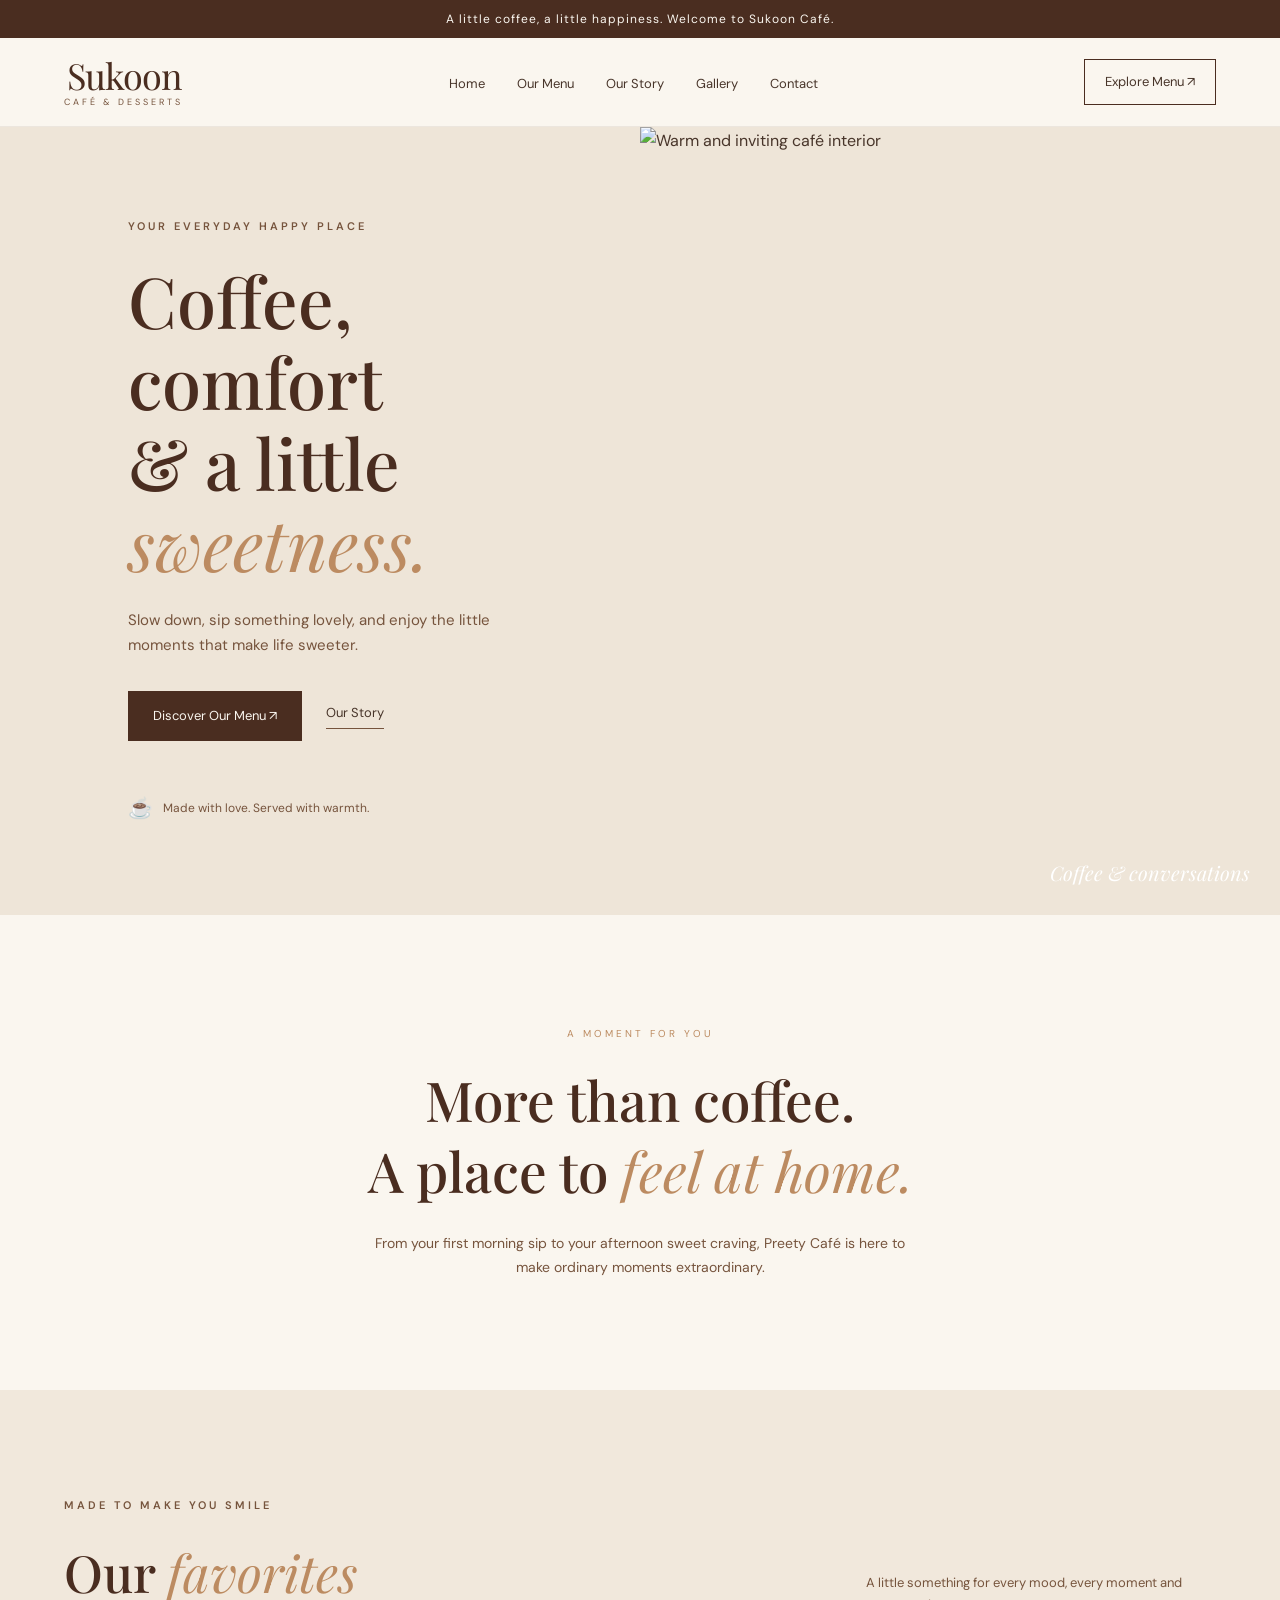
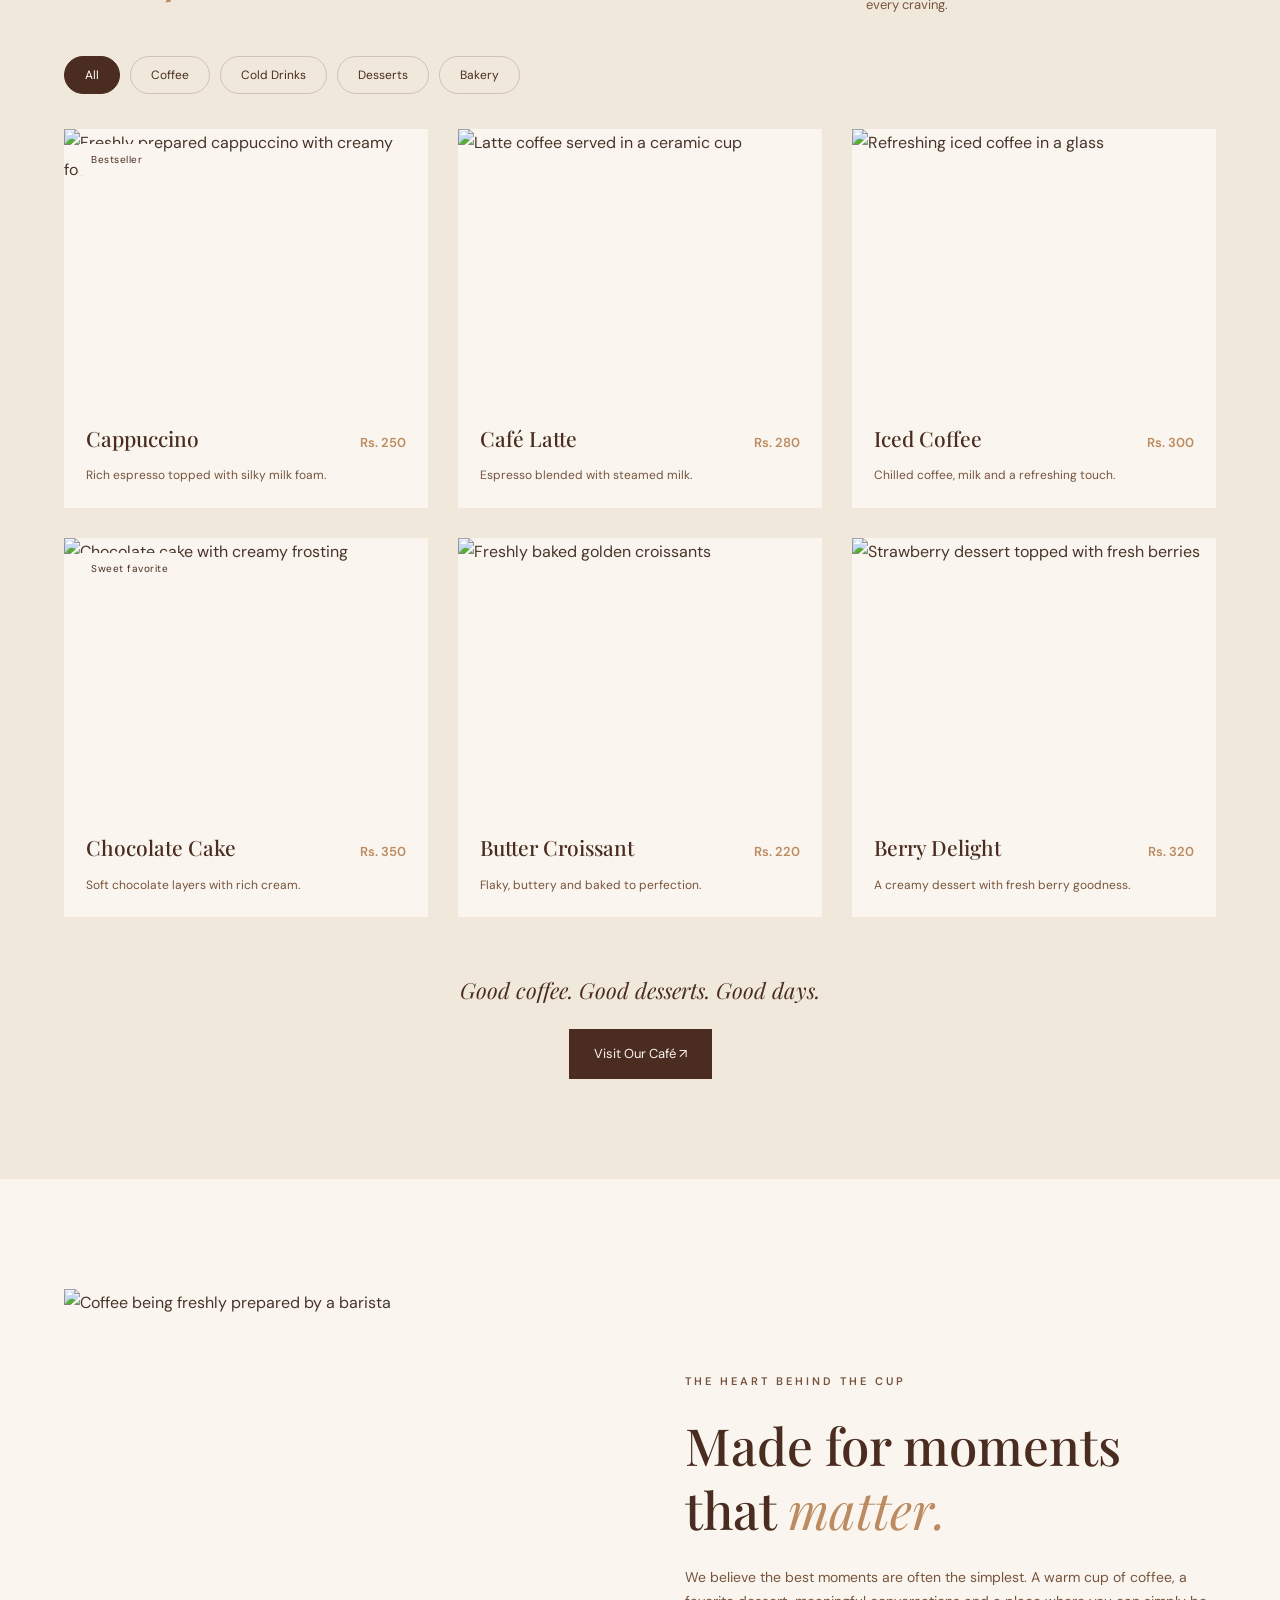
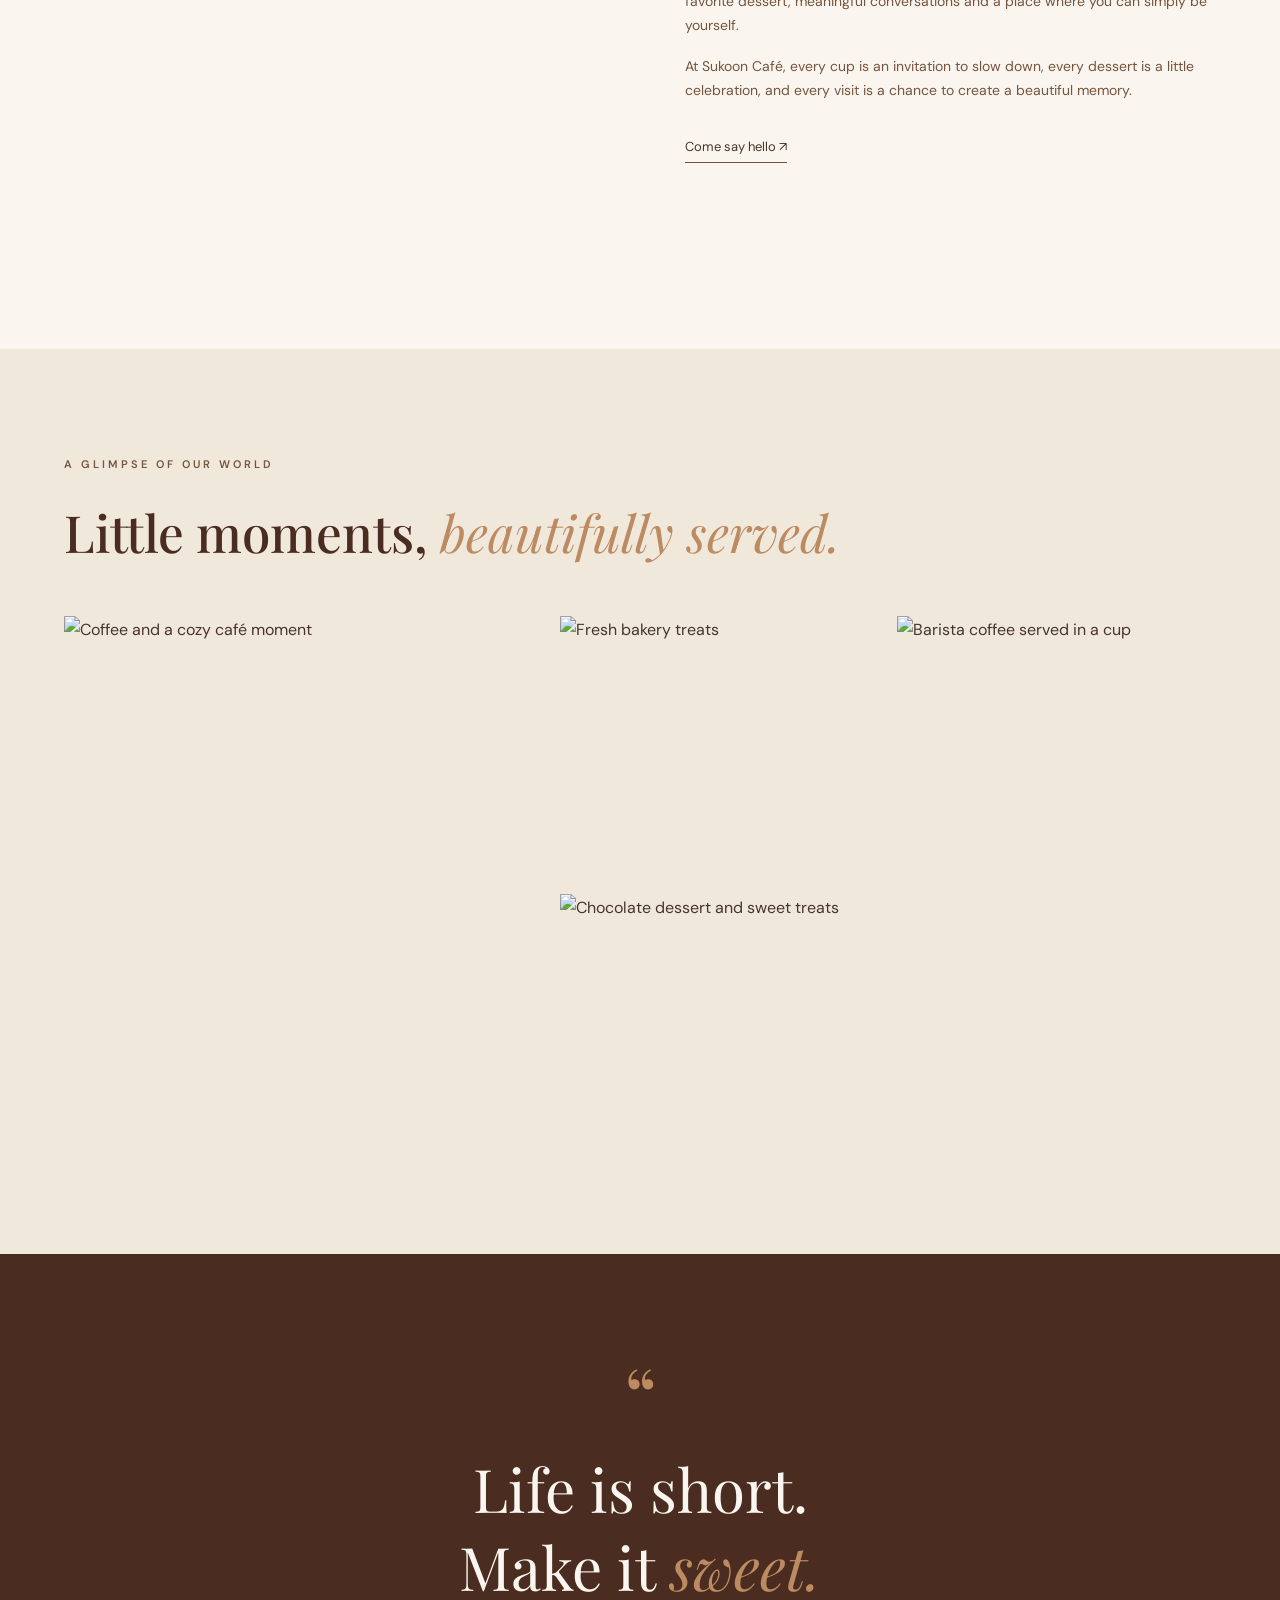
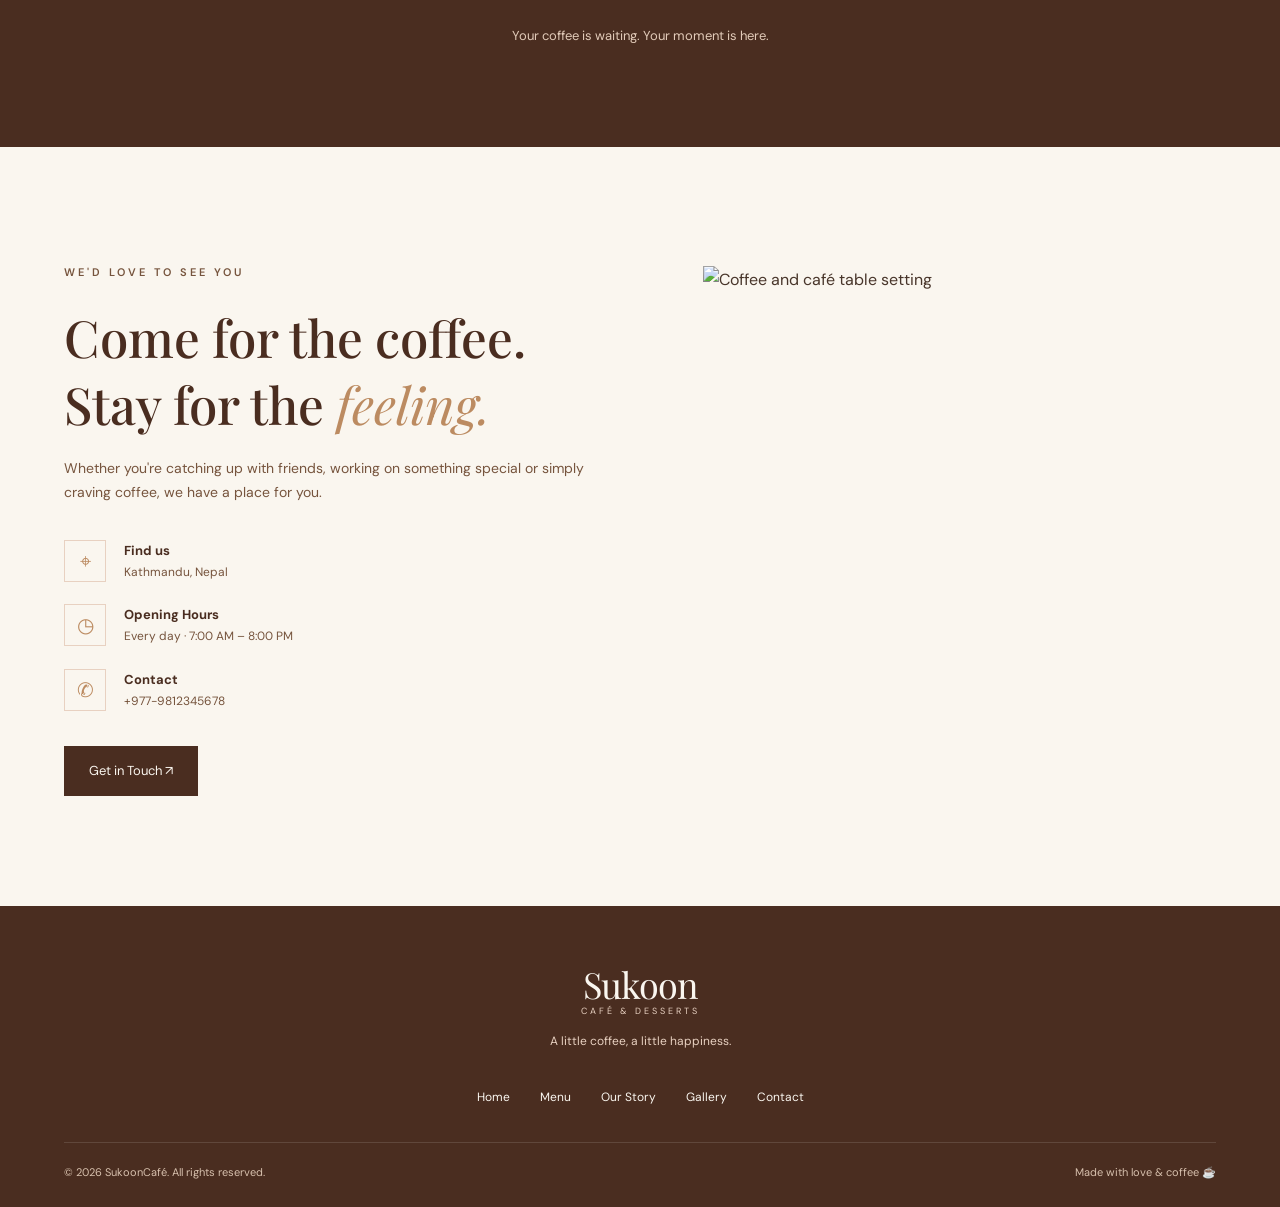
==== index.html @ 1b7715d0 "changes to site" ====
<!doctype html>
<html lang="en">
  <head>
    <meta charset="UTF-8" />
    <meta name="viewport" content="width=device-width, initial-scale=1.0" />

    <title>Sukoon Cafe| Coffee, Cakes & Sweet Moments</title>

    <meta
      name="description"
      content="Discover Sukoon Café, your cozy destination for handcrafted coffee, delicious cakes, pastries and desserts. Find your new favorite coffee and sweet treat."
    />

    <meta
      name="keywords"
      content="Sukoon Cafe, coffee shop, cafe, cakes, desserts, pastries, coffee, cappuccino, latte"
    />

    <meta name="author" content="Sukoon Café" />

    <link rel="stylesheet" href="style.css" />

    <link rel="preconnect" href="https://fonts.googleapis.com" />
    <link rel="preconnect" href="https://fonts.gstatic.com" crossorigin />

    <link
      href="https://fonts.googleapis.com/css2?family=DM+Sans:wght@400;500;600;700&family=Playfair+Display:wght@400;500;600;700&display=swap"
      rel="stylesheet"
    />
  </head>

  <body>
    <!-- Announcement bar -->
    <div class="announcement">
      A little coffee, a little happiness. Welcome to Sukoon Café.
    </div>

    <!-- Navbar -->
    <header class="header">
      <nav class="navbar container">
        <a href="#home" class="logo">
          <span class="logo-name">Sukoon</span>
          <span class="logo-subtitle">CAFÉ & DESSERTS</span>
        </a>

        <button
          class="menu-toggle"
          id="menuToggle"
          aria-label="Toggle navigation"
        >
          ☰
        </button>

        <ul class="nav-links" id="navLinks">
          <li><a href="#home">Home</a></li>
          <li><a href="#menu">Our Menu</a></li>
          <li><a href="#about">Our Story</a></li>
          <li><a href="#gallery">Gallery</a></li>
          <li><a href="#contact">Contact</a></li>
        </ul>

        <a href="#menu" class="nav-button">Explore Menu ↗</a>
      </nav>
    </header>

    <!-- Hero Section -->
    <section class="hero" id="home">
      <div class="hero-content">
        <span class="eyebrow">YOUR EVERYDAY HAPPY PLACE</span>

        <h1>
          Coffee, comfort<br />
          & a little <em>sweetness.</em>
        </h1>

        <p>
          Slow down, sip something lovely, and enjoy the little moments that
          make life sweeter.
        </p>

        <div class="hero-buttons">
          <a href="#menu" class="primary-button">Discover Our Menu ↗</a>
          <a href="#about" class="text-button">Our Story</a>
        </div>

        <div class="hero-note">
          <span>☕</span>
          Made with love. Served with warmth.
        </div>
      </div>

      <div class="hero-image">
        <img
          src="https://images.unsplash.com/photo-1445116572660-236099ec97a0?auto=format&fit=crop&w=1200&q=85"
          alt="Warm and inviting café interior"
        />
      </div>

      <div class="hero-decoration">Coffee & conversations</div>
    </section>

    <!-- Intro Section -->
    <section class="intro-section container">
      <div class="intro-label">A MOMENT FOR YOU</div>

      <h2>
        More than coffee.<br />
        A place to <em>feel at home.</em>
      </h2>

      <p>
        From your first morning sip to your afternoon sweet craving, Preety Café
        is here to make ordinary moments extraordinary.
      </p>
    </section>

    <!-- Menu -->
    <section class="menu-section" id="menu">
      <div class="container">
        <div class="section-heading">
          <div>
            <span class="eyebrow">MADE TO MAKE YOU SMILE</span>
            <h2>Our <em>favorites</em></h2>
          </div>

          <p>
            A little something for every mood, every moment and every craving.
          </p>
        </div>

        <!-- Menu filters -->
        <div class="filter-buttons">
          <button class="filter-btn active" data-category="all">All</button>
          <button class="filter-btn" data-category="coffee">Coffee</button>
          <button class="filter-btn" data-category="cold">Cold Drinks</button>
          <button class="filter-btn" data-category="desserts">Desserts</button>
          <button class="filter-btn" data-category="bakery">Bakery</button>
        </div>

        <div class="menu-grid">
          <!-- Item 1 -->
          <article class="menu-card" data-category="coffee">
            <div class="menu-image">
              <img
                src="https://images.unsplash.com/photo-1461023058943-07fcbe16d735?auto=format&fit=crop&w=700&q=80"
                alt="Freshly prepared cappuccino with creamy foam"
              />
              <span class="menu-tag">Bestseller</span>
            </div>

            <div class="menu-info">
              <div class="menu-title">
                <h3>Cappuccino</h3>
                <span class="price">Rs. 250</span>
              </div>
              <p>Rich espresso topped with silky milk foam.</p>
            </div>
          </article>

          <!-- Item 2 -->
          <article class="menu-card" data-category="coffee">
            <div class="menu-image">
              <img
                src="https://images.stockcake.com/public/0/9/3/09341b9f-5d4a-4cb8-98a0-a6a7fcf4dcfa_large/artistic-latte-coffee-stockcake.jpg"
                alt="Latte coffee served in a ceramic cup"
              />
            </div>

            <div class="menu-info">
              <div class="menu-title">
                <h3>Café Latte</h3>
                <span class="price">Rs. 280</span>
              </div>
              <p>Espresso blended with steamed milk.</p>
            </div>
          </article>

          <!-- Item 3 -->
          <article class="menu-card" data-category="cold">
            <div class="menu-image">
              <img
                src="https://images.unsplash.com/photo-1517701604599-bb29b565090c?auto=format&fit=crop&w=700&q=80"
                alt="Refreshing iced coffee in a glass"
              />
            </div>

            <div class="menu-info">
              <div class="menu-title">
                <h3>Iced Coffee</h3>
                <span class="price">Rs. 300</span>
              </div>
              <p>Chilled coffee, milk and a refreshing touch.</p>
            </div>
          </article>

          <!-- Item 4 -->
          <article class="menu-card" data-category="desserts">
            <div class="menu-image">
              <img
                src="https://images.unsplash.com/photo-1578985545062-69928b1d9587?auto=format&fit=crop&w=700&q=80"
                alt="Chocolate cake with creamy frosting"
              />
              <span class="menu-tag">Sweet favorite</span>
            </div>

            <div class="menu-info">
              <div class="menu-title">
                <h3>Chocolate Cake</h3>
                <span class="price">Rs. 350</span>
              </div>
              <p>Soft chocolate layers with rich cream.</p>
            </div>
          </article>

          <!-- Item 5 -->
          <article class="menu-card" data-category="bakery">
            <div class="menu-image">
              <img
                src="https://images.unsplash.com/photo-1555507036-ab1f4038808a?auto=format&fit=crop&w=700&q=80"
                alt="Freshly baked golden croissants"
              />
            </div>

            <div class="menu-info">
              <div class="menu-title">
                <h3>Butter Croissant</h3>
                <span class="price">Rs. 220</span>
              </div>
              <p>Flaky, buttery and baked to perfection.</p>
            </div>
          </article>

          <!-- Item 6 -->
          <article class="menu-card" data-category="desserts">
            <div class="menu-image">
              <img
                src="https://images.unsplash.com/photo-1488477181946-6428a0291777?auto=format&fit=crop&w=700&q=80"
                alt="Strawberry dessert topped with fresh berries"
              />
            </div>

            <div class="menu-info">
              <div class="menu-title">
                <h3>Berry Delight</h3>
                <span class="price">Rs. 320</span>
              </div>
              <p>A creamy dessert with fresh berry goodness.</p>
            </div>
          </article>
        </div>

        <div class="menu-footer">
          <p>Good coffee. Good desserts. Good days.</p>
          <a href="#contact" class="primary-button">Visit Our Café ↗</a>
        </div>
      </div>
    </section>

    <!-- About -->
    <section class="about-section container" id="about">
      <div class="about-image">
        <img
          src="https://images.unsplash.com/photo-1442512595331-e89e73853f31?auto=format&fit=crop&w=1000&q=85"
          alt="Coffee being freshly prepared by a barista"
        />
      </div>

      <div class="about-content">
        <span class="eyebrow">THE HEART BEHIND THE CUP</span>

        <h2>Made for moments<br />that <em>matter.</em></h2>

        <p>
          We believe the best moments are often the simplest. A warm cup of
          coffee, a favorite dessert, meaningful conversations and a place where
          you can simply be yourself.
        </p>

        <p>
          At Sukoon Café, every cup is an invitation to slow down, every dessert
          is a little celebration, and every visit is a chance to create a
          beautiful memory.
        </p>

        <a href="#contact" class="text-button">Come say hello ↗</a>
      </div>
    </section>

    <!-- Gallery -->
    <section class="gallery-section" id="gallery">
      <div class="container">
        <div class="section-heading gallery-heading">
          <div>
            <span class="eyebrow">A GLIMPSE OF OUR WORLD</span>
            <h2>Little moments, <em>beautifully served.</em></h2>
          </div>
        </div>

        <div class="gallery-grid">
          <div class="gallery-item gallery-large">
            <img
              src="https://images.unsplash.com/photo-1495474472287-4d71bcdd2085?auto=format&fit=crop&w=1000&q=85"
              alt="Coffee and a cozy café moment"
            />
          </div>

          <div class="gallery-item">
            <img
              src="https://images.unsplash.com/photo-1509440159596-0249088772ff?auto=format&fit=crop&w=700&q=85"
              alt="Fresh bakery treats"
            />
          </div>

          <div class="gallery-item">
            <img
              src="https://images.unsplash.com/photo-1511920170033-f8396924c348?auto=format&fit=crop&w=700&q=85"
              alt="Barista coffee served in a cup"
            />
          </div>

          <div class="gallery-item">
            <img
              src="https://images.unsplash.com/photo-1481391319762-47dff72954d9?auto=format&fit=crop&w=700&q=85"
              alt="Chocolate dessert and sweet treats"
            />
          </div>
        </div>
      </div>
    </section>

    <!-- Quote -->
    <section class="quote-section">
      <div class="quote-icon">“</div>
      <h2>Life is short.<br />Make it <em>sweet.</em></h2>
      <p>Your coffee is waiting. Your moment is here.</p>
    </section>

    <!-- Contact -->
    <section class="contact-section container" id="contact">
      <div class="contact-content">
        <span class="eyebrow">WE'D LOVE TO SEE YOU</span>

        <h2>Come for the coffee.<br />Stay for the <em>feeling.</em></h2>

        <p>
          Whether you're catching up with friends, working on something special
          or simply craving coffee, we have a place for you.
        </p>

        <div class="contact-details">
          <div>
            <span class="contact-icon">⌖</span>
            <div>
              <h4>Find us</h4>
              <p>Kathmandu, Nepal</p>
            </div>
          </div>

          <div>
            <span class="contact-icon">◷</span>
            <div>
              <h4>Opening Hours</h4>
              <p>Every day · 7:00 AM – 8:00 PM</p>
            </div>
          </div>

          <div>
            <span class="contact-icon">✆</span>
            <div>
              <h4>Contact</h4>
              <p>+977-9812345678</p>
            </div>
          </div>
        </div>

        <a href="#" class="primary-button" id="contactButton">Get in Touch ↗</a>
      </div>

      <div class="contact-image">
        <img
          src="https://static.vecteezy.com/system/resources/previews/070/104/206/non_2x/cafe-table-setting-with-coffee-cup-sunlight-restaurant-setting-free-photo.jpg"
          alt="Coffee and café table setting"
        />
      </div>
    </section>

    <!-- Footer -->
    <footer class="footer">
      <div class="container footer-content">
        <div class="footer-brand">
          <a href="#home" class="logo">
            <span class="logo-name">Sukoon</span>
            <span class="logo-subtitle">CAFÉ & DESSERTS</span>
          </a>

          <p>A little coffee, a little happiness.</p>
        </div>

        <div class="footer-links">
          <a href="#home">Home</a>
          <a href="#menu">Menu</a>
          <a href="#about">Our Story</a>
          <a href="#gallery">Gallery</a>
          <a href="#contact">Contact</a>
        </div>

        <div class="footer-bottom">
          <p>© 2026 Sukoon Café. All rights reserved.</p>
          <p>Made with love & coffee ☕</p>
        </div>
      </div>
    </footer>

    <script src="script.js"></script>
  </body>
</html>
---- style.css ----
/* ==============================
   PREETY CAFE
   ============================== */

:root {
  --cream: #faf6ef;
  --cream-dark: #eee5d8;
  --brown: #4a2d20;
  --brown-light: #76543d;
  --caramel: #bc8b61;
  --blush: #e8d1c1;
  --text: #48352a;
  --white: #ffffff;
  --font-heading: "Playfair Display", serif;
  --font-body: "DM Sans", sans-serif;
}

* {
  margin: 0;
  padding: 0;
  box-sizing: border-box;
}

html {
  scroll-behavior: smooth;
  scroll-padding-top: 100px;
}

body {
  background: var(--cream);
  color: var(--text);
  font-family: var(--font-body);
  line-height: 1.7;
}

img {
  width: 100%;
  height: 100%;
  object-fit: cover;
  display: block;
}

a {
  color: inherit;
  text-decoration: none;
}

button {
  font-family: inherit;
  cursor: pointer;
}

.container {
  width: min(1180px, 90%);
  margin: auto;
}

em {
  font-style: italic;
  font-weight: 400;
}

/* Announcement */

.announcement {
  background: var(--brown);
  color: var(--cream);
  text-align: center;
  padding: 9px 15px;
  font-size: 12px;
  letter-spacing: 1px;
}

/* Navbar */

.header {
  background: var(--cream);
  position: sticky;
  top: 0;
  z-index: 1000;
  border-bottom: 1px solid rgba(74, 45, 32, 0.08);
}

.navbar {
  min-height: 88px;
  display: flex;
  align-items: center;
  justify-content: space-between;
}

.logo {
  display: flex;
  flex-direction: column;
  align-items: center;
  line-height: 1;
}

.logo-name {
  font-family: var(--font-heading);
  font-size: 36px;
  color: var(--brown);
  letter-spacing: -1px;
}

.logo-subtitle {
  font-size: 9px;
  letter-spacing: 3px;
  margin-top: 5px;
  color: var(--brown-light);
}

.nav-links {
  display: flex;
  list-style: none;
  gap: 32px;
}

.nav-links a {
  font-size: 13px;
  transition: color 0.3s;
}

.nav-links a:hover {
  color: var(--caramel);
}

.nav-button {
  border: 1px solid var(--brown);
  padding: 11px 20px;
  font-size: 13px;
  transition: 0.3s;
}

.nav-button:hover {
  background: var(--brown);
  color: var(--cream);
}

.menu-toggle {
  display: none;
  background: transparent;
  border: none;
  font-size: 25px;
  color: var(--brown);
}

/* Hero */

.hero {
  min-height: 630px;
  display: grid;
  grid-template-columns: 1fr 1fr;
  position: relative;
  overflow: hidden;
  background: var(--cream-dark);
}

.hero-content {
  display: flex;
  flex-direction: column;
  justify-content: center;
  padding: 90px 8vw 90px 10vw;
}

.eyebrow {
  font-size: 11px;
  letter-spacing: 3px;
  font-weight: 600;
  color: var(--brown-light);
}

.hero h1 {
  font-family: var(--font-heading);
  font-size: clamp(48px, 5.5vw, 76px);
  line-height: 1.15;
  font-weight: 500;
  color: var(--brown);
  margin: 24px 0;
}

.hero h1 em {
  color: var(--caramel);
}

.hero-content > p {
  max-width: 440px;
  font-size: 15px;
  color: var(--brown-light);
  margin-bottom: 32px;
}

.hero-buttons {
  display: flex;
  align-items: center;
  gap: 24px;
  flex-wrap: wrap;
}

.primary-button {
  display: inline-block;
  padding: 14px 25px;
  background: var(--brown);
  color: var(--cream);
  font-size: 13px;
  transition: all 0.3s;
}

.primary-button:hover {
  background: var(--caramel);
  transform: translateY(-2px);
}

.text-button {
  font-size: 13px;
  border-bottom: 1px solid var(--brown-light);
  padding-bottom: 4px;
}

.hero-note {
  margin-top: 50px;
  font-size: 12px;
  color: var(--brown-light);
  display: flex;
  align-items: center;
  gap: 10px;
}

.hero-note span {
  font-size: 20px;
}

.hero-image {
  min-height: 630px;
  overflow: hidden;
}

.hero-image img {
  transition: transform 1s;
}

.hero-image:hover img {
  transform: scale(1.04);
}

.hero-decoration {
  position: absolute;
  bottom: 25px;
  right: 30px;
  color: white;
  font-family: var(--font-heading);
  font-style: italic;
  font-size: 20px;
}

/* Intro */

.intro-section {
  text-align: center;
  padding: 110px 20px;
  max-width: 800px;
}

.intro-label {
  font-size: 10px;
  letter-spacing: 3px;
  color: var(--caramel);
  margin-bottom: 22px;
}

.intro-section h2 {
  font-family: var(--font-heading);
  font-size: clamp(38px, 5vw, 55px);
  line-height: 1.3;
  color: var(--brown);
  font-weight: 500;
}

.intro-section h2 em {
  color: var(--caramel);
}

.intro-section p {
  max-width: 550px;
  margin: 25px auto 0;
  color: var(--brown-light);
  font-size: 14px;
}

/* Menu */

.menu-section {
  background: #f1e8dc;
  padding: 100px 0;
}

.section-heading {
  display: flex;
  align-items: end;
  justify-content: space-between;
  gap: 30px;
  margin-bottom: 40px;
}

.section-heading h2 {
  font-family: var(--font-heading);
  font-size: clamp(38px, 4vw, 52px);
  font-weight: 500;
  color: var(--brown);
  margin-top: 12px;
}

.section-heading h2 em {
  color: var(--caramel);
}

.section-heading > p {
  max-width: 350px;
  font-size: 13px;
  color: var(--brown-light);
}

/* Filters */

.filter-buttons {
  display: flex;
  gap: 10px;
  flex-wrap: wrap;
  margin-bottom: 35px;
}

.filter-btn {
  padding: 10px 20px;
  background: transparent;
  border: 1px solid rgba(74, 45, 32, 0.2);
  color: var(--brown);
  border-radius: 30px;
  font-size: 12px;
  transition: 0.3s;
}

.filter-btn:hover,
.filter-btn.active {
  background: var(--brown);
  color: white;
  border-color: var(--brown);
}

/* Menu cards */

.menu-grid {
  display: grid;
  grid-template-columns: repeat(3, 1fr);
  gap: 30px;
}

.menu-card {
  background: var(--cream);
  transition:
    transform 0.3s,
    opacity 0.3s;
}

.menu-card:hover {
  transform: translateY(-6px);
}

.menu-card.hidden {
  display: none;
}

.menu-image {
  height: 270px;
  position: relative;
  overflow: hidden;
}

.menu-image img {
  transition: transform 0.5s;
}

.menu-card:hover .menu-image img {
  transform: scale(1.06);
}

.menu-tag {
  position: absolute;
  top: 15px;
  left: 15px;
  background: var(--cream);
  color: var(--brown);
  padding: 7px 12px;
  font-size: 10px;
  letter-spacing: 0.5px;
}

.menu-info {
  padding: 22px;
}

.menu-title {
  display: flex;
  justify-content: space-between;
  align-items: baseline;
  gap: 10px;
}

.menu-title h3 {
  font-family: var(--font-heading);
  font-size: 21px;
  color: var(--brown);
  font-weight: 500;
}

.price {
  font-size: 13px;
  font-weight: 600;
  color: var(--caramel);
  white-space: nowrap;
}

.menu-info p {
  margin-top: 9px;
  color: var(--brown-light);
  font-size: 12px;
}

.menu-footer {
  text-align: center;
  margin-top: 55px;
}

.menu-footer p {
  margin-bottom: 20px;
  font-family: var(--font-heading);
  font-size: 22px;
  font-style: italic;
  color: var(--brown);
}

/* About */

.about-section {
  display: grid;
  grid-template-columns: 1fr 1fr;
  gap: 90px;
  align-items: center;
  padding: 110px 0;
}

.about-image {
  height: 550px;
  overflow: hidden;
}

.about-content h2 {
  font-family: var(--font-heading);
  font-size: clamp(40px, 4vw, 55px);
  line-height: 1.25;
  font-weight: 500;
  color: var(--brown);
  margin: 20px 0 25px;
}

.about-content h2 em {
  color: var(--caramel);
}

.about-content p {
  color: var(--brown-light);
  font-size: 14px;
  margin-bottom: 18px;
}

.about-content .text-button {
  display: inline-block;
  margin-top: 15px;
}

/* Gallery */

.gallery-section {
  padding: 100px 0;
  background: #f1e8dc;
}

.gallery-heading {
  margin-bottom: 40px;
}

.gallery-grid {
  display: grid;
  grid-template-columns: 1.5fr 1fr 1fr;
  grid-template-rows: 260px 260px;
  gap: 18px;
}

.gallery-item {
  overflow: hidden;
}

.gallery-item img {
  transition: transform 0.5s;
}

.gallery-item:hover img {
  transform: scale(1.05);
}

.gallery-large {
  grid-row: span 2;
}

/* Quote */

.quote-section {
  padding: 100px 20px;
  text-align: center;
  background: var(--brown);
  color: var(--cream);
}

.quote-icon {
  font-family: var(--font-heading);
  font-size: 80px;
  color: var(--caramel);
  line-height: 1;
}

.quote-section h2 {
  font-family: var(--font-heading);
  font-size: clamp(40px, 5vw, 60px);
  line-height: 1.3;
  font-weight: 400;
  margin: 15px 0;
}

.quote-section h2 em {
  color: var(--caramel);
}

.quote-section p {
  font-size: 13px;
  color: #e2cbb9;
  margin-top: 20px;
}

/* Contact */

.contact-section {
  display: grid;
  grid-template-columns: 1fr 0.9fr;
  gap: 70px;
  align-items: center;
  padding: 110px 0;
}

.contact-content h2 {
  font-family: var(--font-heading);
  font-size: clamp(38px, 4vw, 52px);
  line-height: 1.3;
  font-weight: 500;
  color: var(--brown);
  margin: 20px 0;
}

.contact-content h2 em {
  color: var(--caramel);
}

.contact-content > p {
  color: var(--brown-light);
  font-size: 14px;
  margin-bottom: 35px;
}

.contact-details {
  display: flex;
  flex-direction: column;
  gap: 22px;
  margin-bottom: 35px;
}

.contact-details > div {
  display: flex;
  gap: 18px;
  align-items: center;
}

.contact-icon {
  width: 42px;
  height: 42px;
  border: 1px solid var(--blush);
  display: grid;
  place-items: center;
  color: var(--caramel);
  font-size: 20px;
}

.contact-details h4 {
  font-size: 13px;
  color: var(--brown);
}

.contact-details p {
  font-size: 12px;
  color: var(--brown-light);
}

.contact-image {
  height: 520px;
  overflow: hidden;
}

/* Footer */

.footer {
  background: var(--brown);
  color: var(--cream);
  padding: 60px 0 25px;
}

.footer-content {
  display: flex;
  flex-direction: column;
  align-items: center;
}

.footer .logo-name {
  color: var(--cream);
}

.footer .logo-subtitle {
  color: var(--blush);
}

.footer-brand {
  text-align: center;
}

.footer-brand > p {
  margin-top: 15px;
  font-size: 12px;
  color: var(--blush);
}

.footer-links {
  display: flex;
  flex-wrap: wrap;
  justify-content: center;
  gap: 30px;
  margin: 35px 0;
}

.footer-links a {
  font-size: 12px;
  transition: color 0.3s;
}

.footer-links a:hover {
  color: var(--caramel);
}

.footer-bottom {
  border-top: 1px solid rgba(255, 255, 255, 0.12);
  padding-top: 20px;
  width: 100%;
  display: flex;
  justify-content: space-between;
  gap: 20px;
}

.footer-bottom p {
  font-size: 11px;
  color: #d7c0ad;
}

/* Responsive */

@media (max-width: 1000px) {
  .nav-links {
    gap: 18px;
  }

  .hero-content {
    padding: 70px 5vw;
  }

  .about-section {
    gap: 45px;
  }

  .contact-section {
    gap: 40px;
  }

  .menu-grid {
    grid-template-columns: repeat(2, 1fr);
  }
}

@media (max-width: 768px) {
  .navbar {
    min-height: 75px;
  }

  .menu-toggle {
    display: block;
    order: 3;
  }

  .nav-button {
    display: none;
  }

  .nav-links {
    position: absolute;
    top: 75px;
    left: 0;
    width: 100%;
    background: var(--cream);
    display: none;
    flex-direction: column;
    align-items: center;
    padding: 25px 0;
    gap: 22px;
    border-top: 1px solid var(--cream-dark);
    box-shadow: 0 10px 20px rgba(74, 45, 32, 0.08);
  }

  .nav-links.open {
    display: flex;
  }

  .hero {
    grid-template-columns: 1fr;
  }

  .hero-content {
    padding: 70px 8%;
  }

  .hero h1 {
    font-size: 52px;
  }

  .hero-image {
    min-height: 400px;
    height: 400px;
  }

  .hero-decoration {
    bottom: 20px;
    right: 20px;
  }

  .intro-section {
    padding: 80px 20px;
  }

  .section-heading {
    flex-direction: column;
    align-items: start;
  }

  .menu-section,
  .gallery-section {
    padding: 75px 0;
  }

  .menu-grid {
    grid-template-columns: repeat(2, 1fr);
    gap: 15px;
  }

  .menu-image {
    height: 220px;
  }

  .menu-info {
    padding: 16px;
  }

  .menu-title {
    flex-direction: column;
    gap: 4px;
  }

  .menu-title h3 {
    font-size: 18px;
  }

  .about-section {
    grid-template-columns: 1fr;
    padding: 80px 0;
  }

  .about-image {
    height: 450px;
  }

  .about-content {
    padding: 0 10px;
  }

  .gallery-grid {
    grid-template-columns: 1fr 1fr;
    grid-template-rows: 250px 200px 200px;
  }

  .gallery-large {
    grid-column: span 2;
    grid-row: auto;
  }

  .contact-section {
    grid-template-columns: 1fr;
    padding: 80px 0;
  }

  .contact-image {
    height: 400px;
  }
}

@media (max-width: 480px) {
  .announcement {
    font-size: 10px;
  }

  .logo-name {
    font-size: 30px;
  }

  .hero h1 {
    font-size: 43px;
  }

  .hero-image {
    height: 320px;
    min-height: 320px;
  }

  .hero-buttons {
    gap: 15px;
  }

  .menu-grid {
    grid-template-columns: 1fr;
  }

  .menu-image {
    height: 280px;
  }

  .menu-title {
    flex-direction: row;
  }

  .gallery-grid {
    grid-template-columns: 1fr 1fr;
    grid-template-rows: 220px 160px 160px;
    gap: 10px;
  }

  .quote-section {
    padding: 75px 20px;
  }

  .footer-links {
    gap: 15px;
  }

  .footer-bottom {
    flex-direction: column;
    align-items: center;
    text-align: center;
  }
}
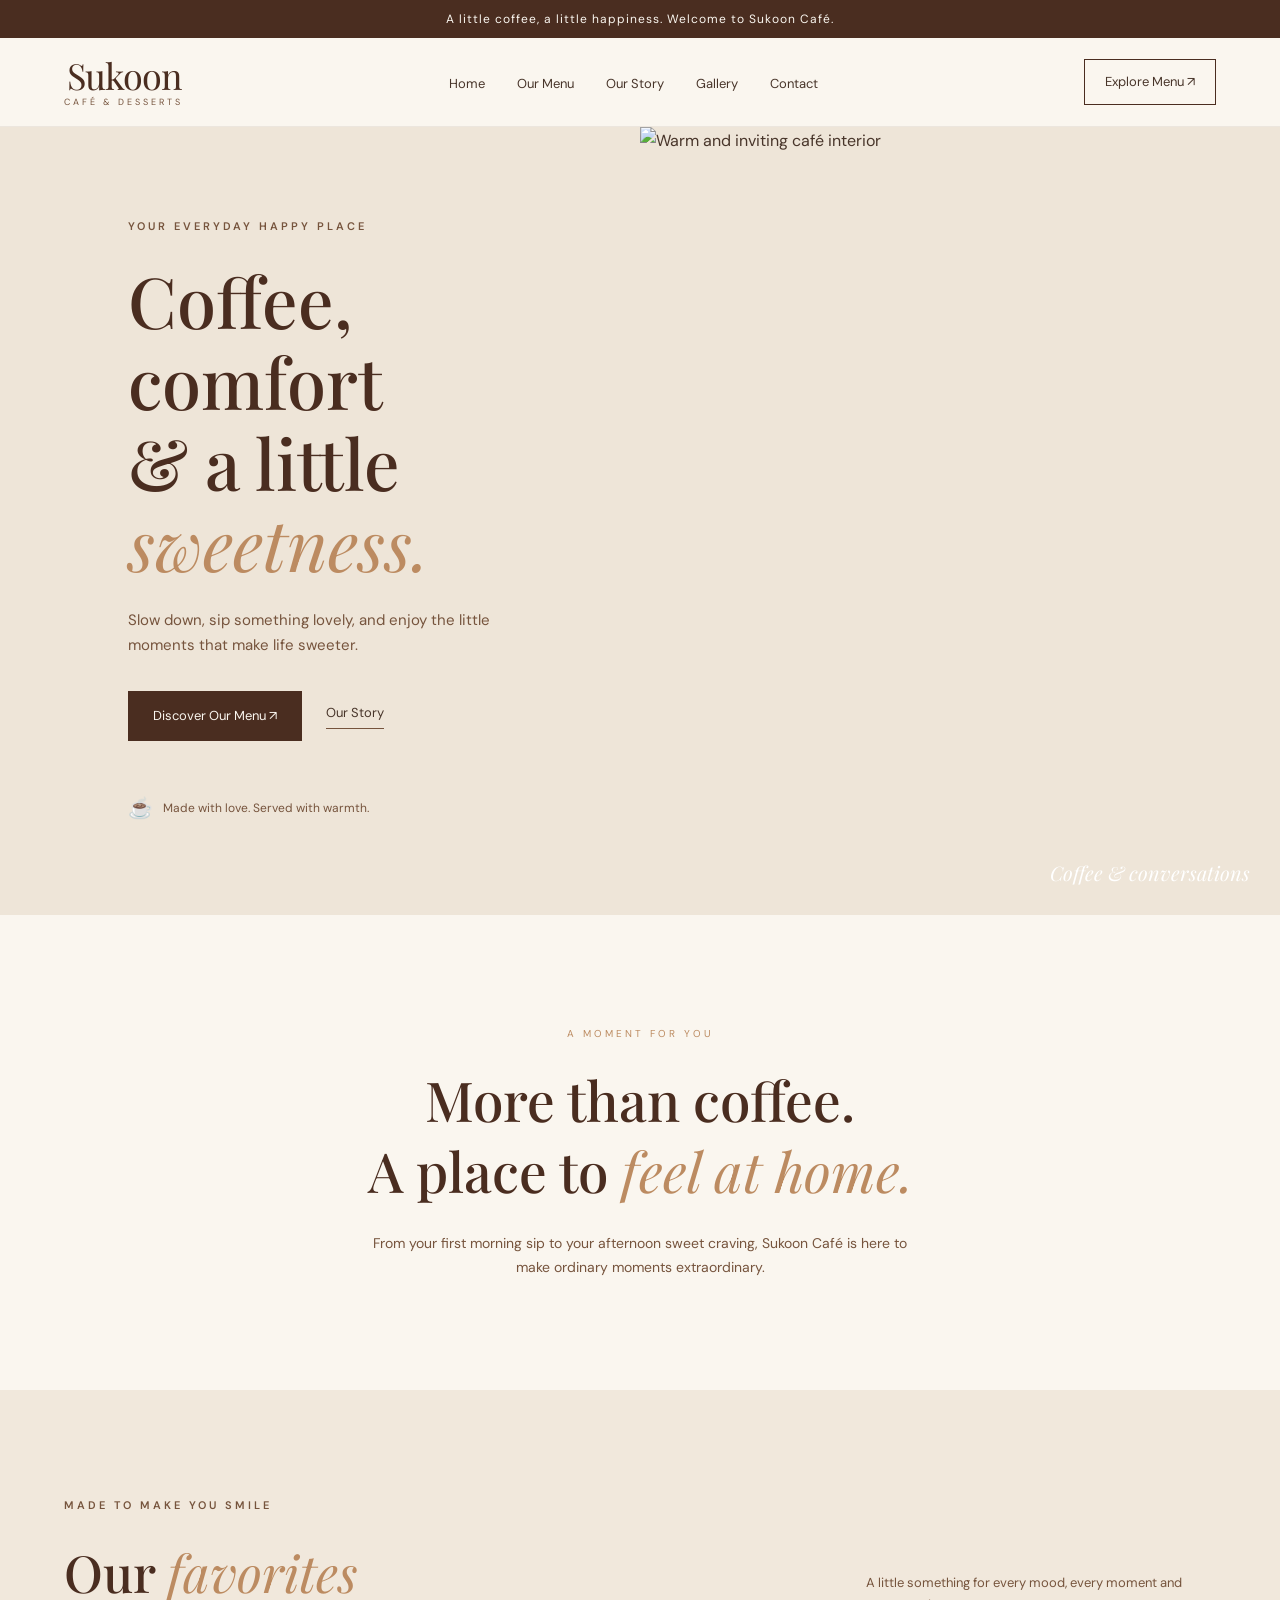
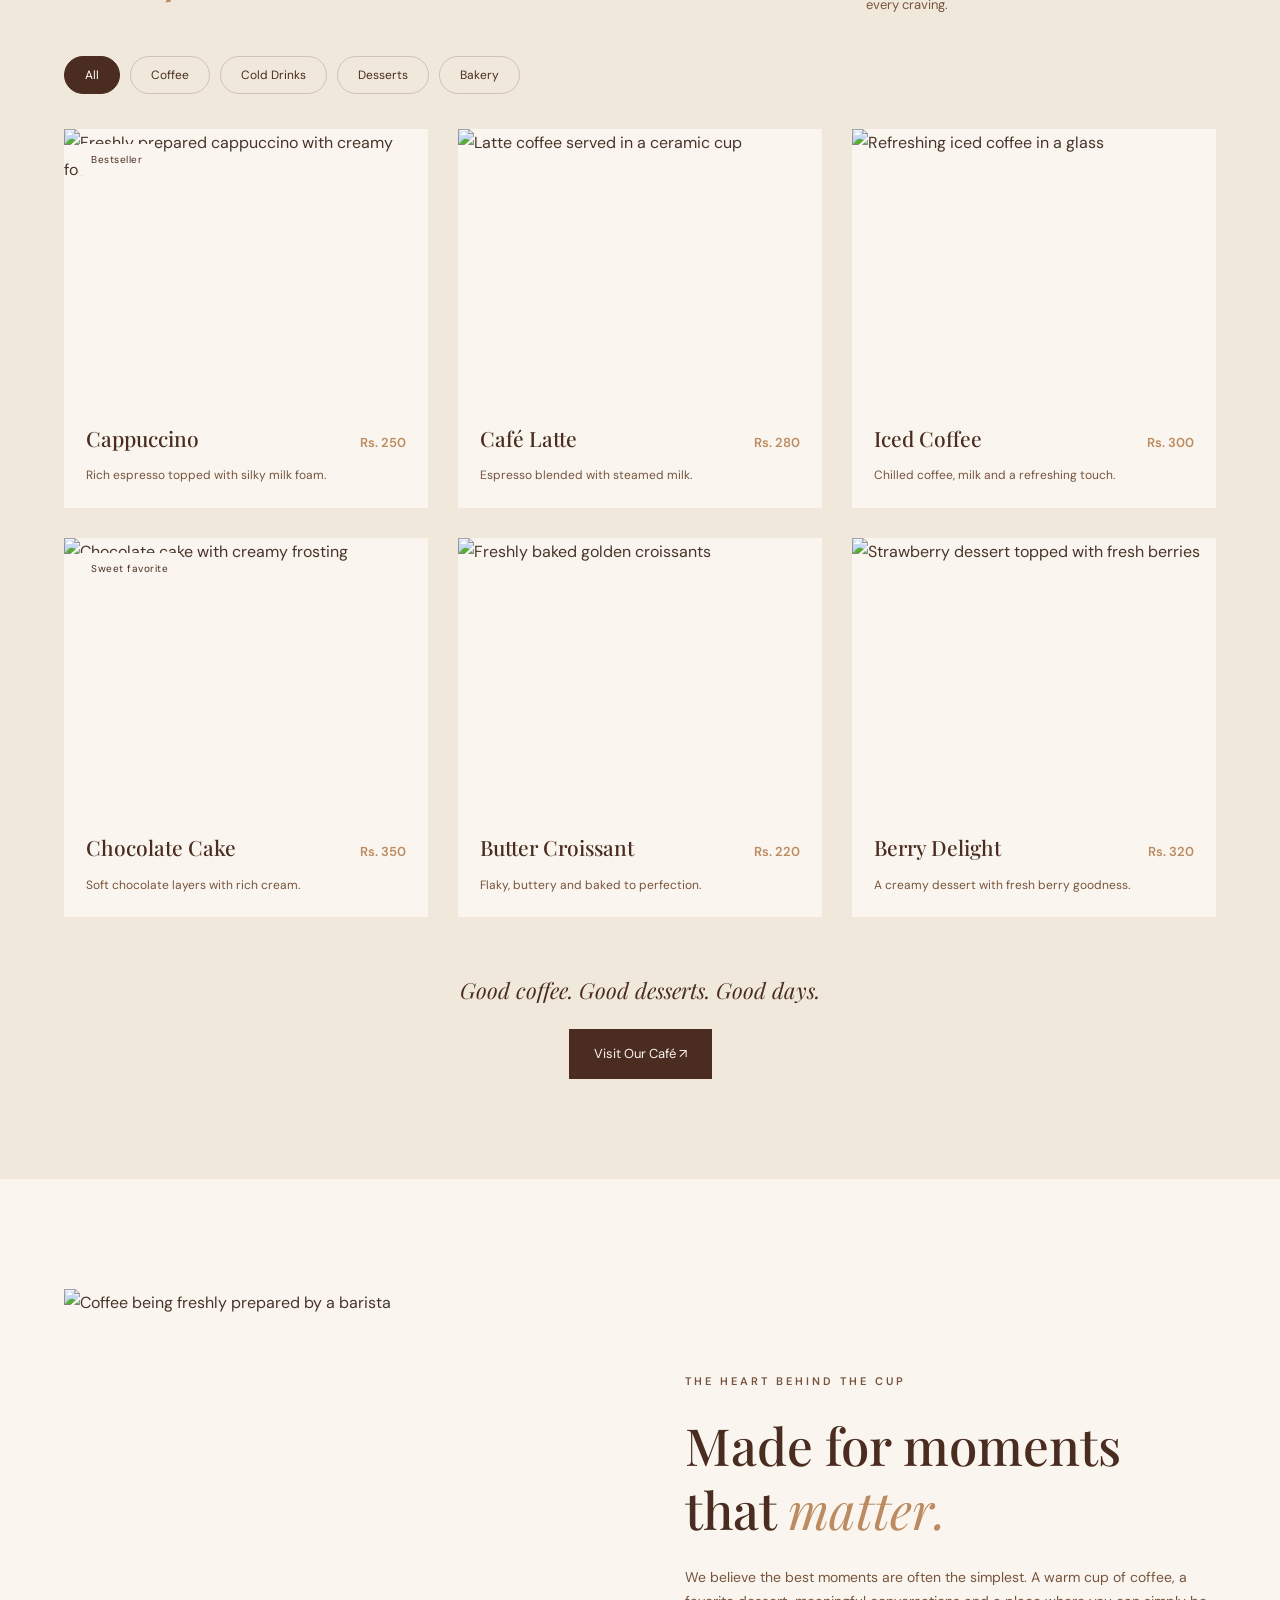
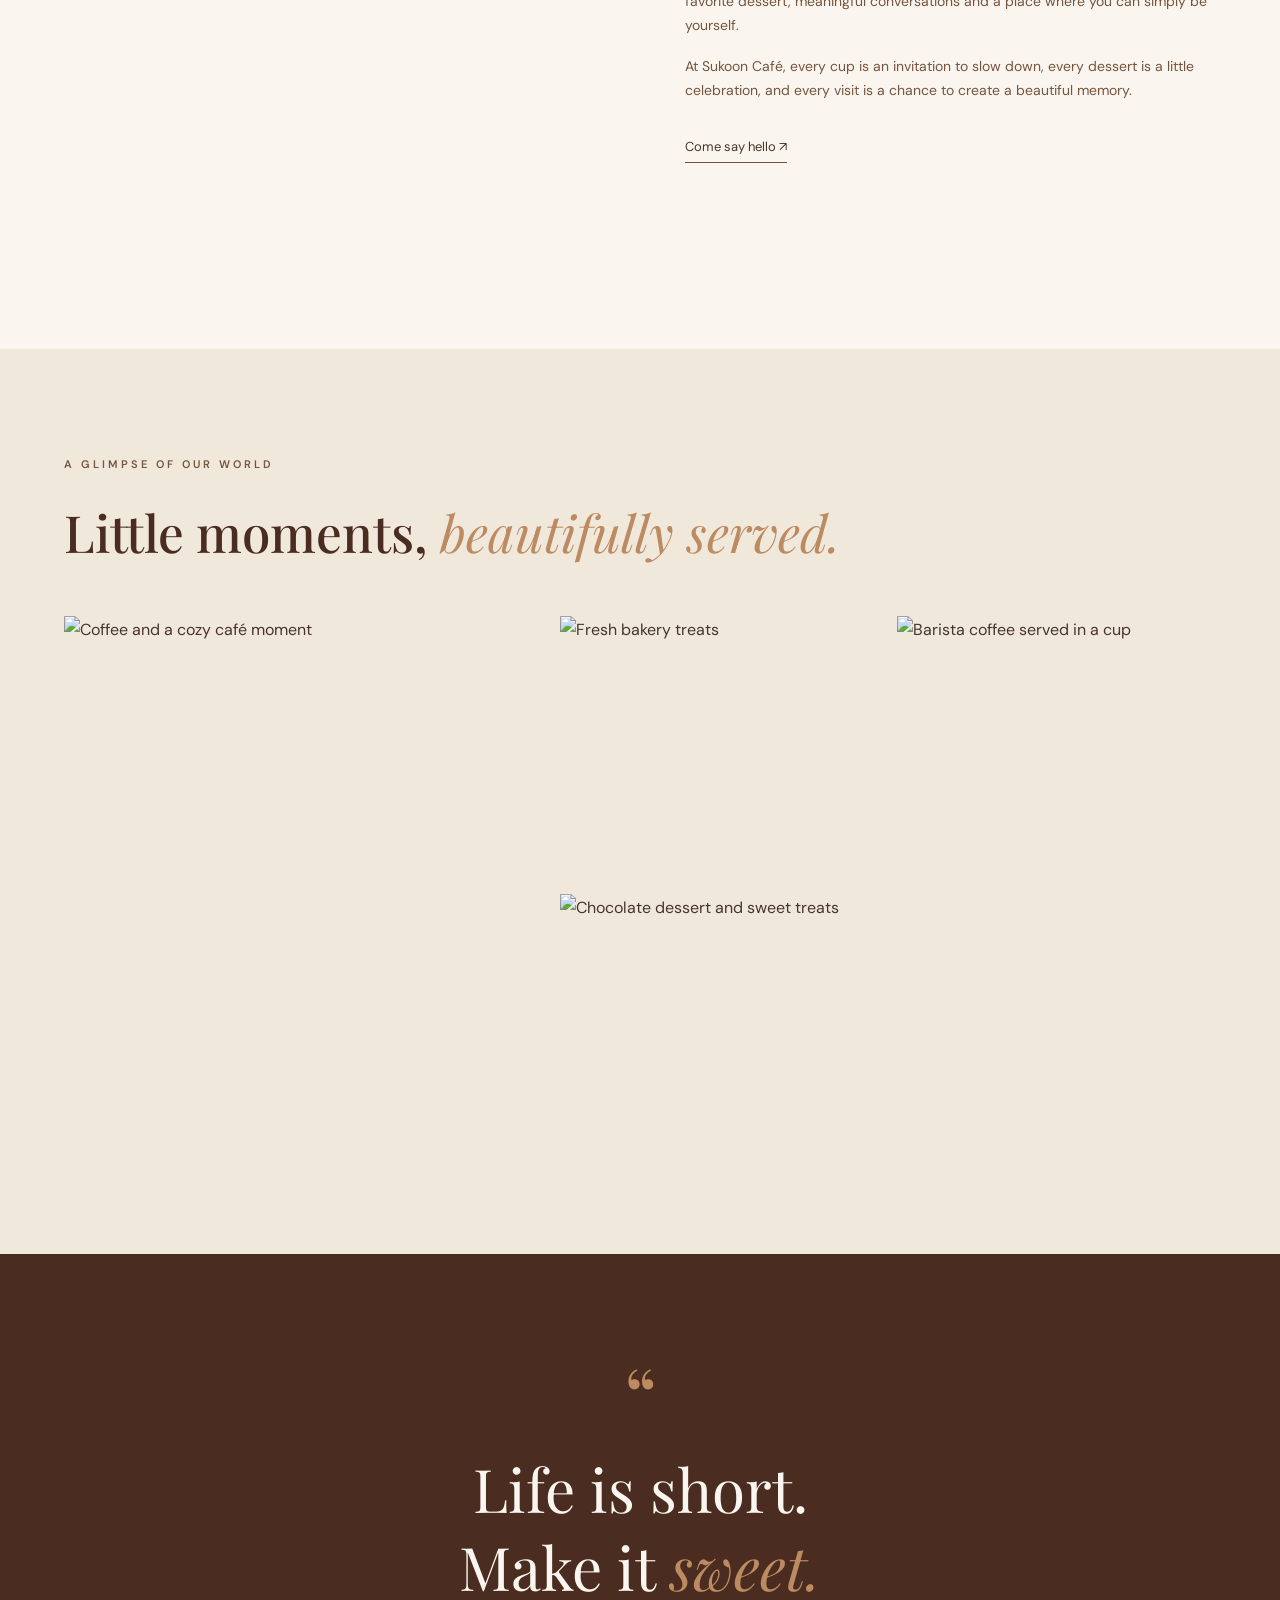
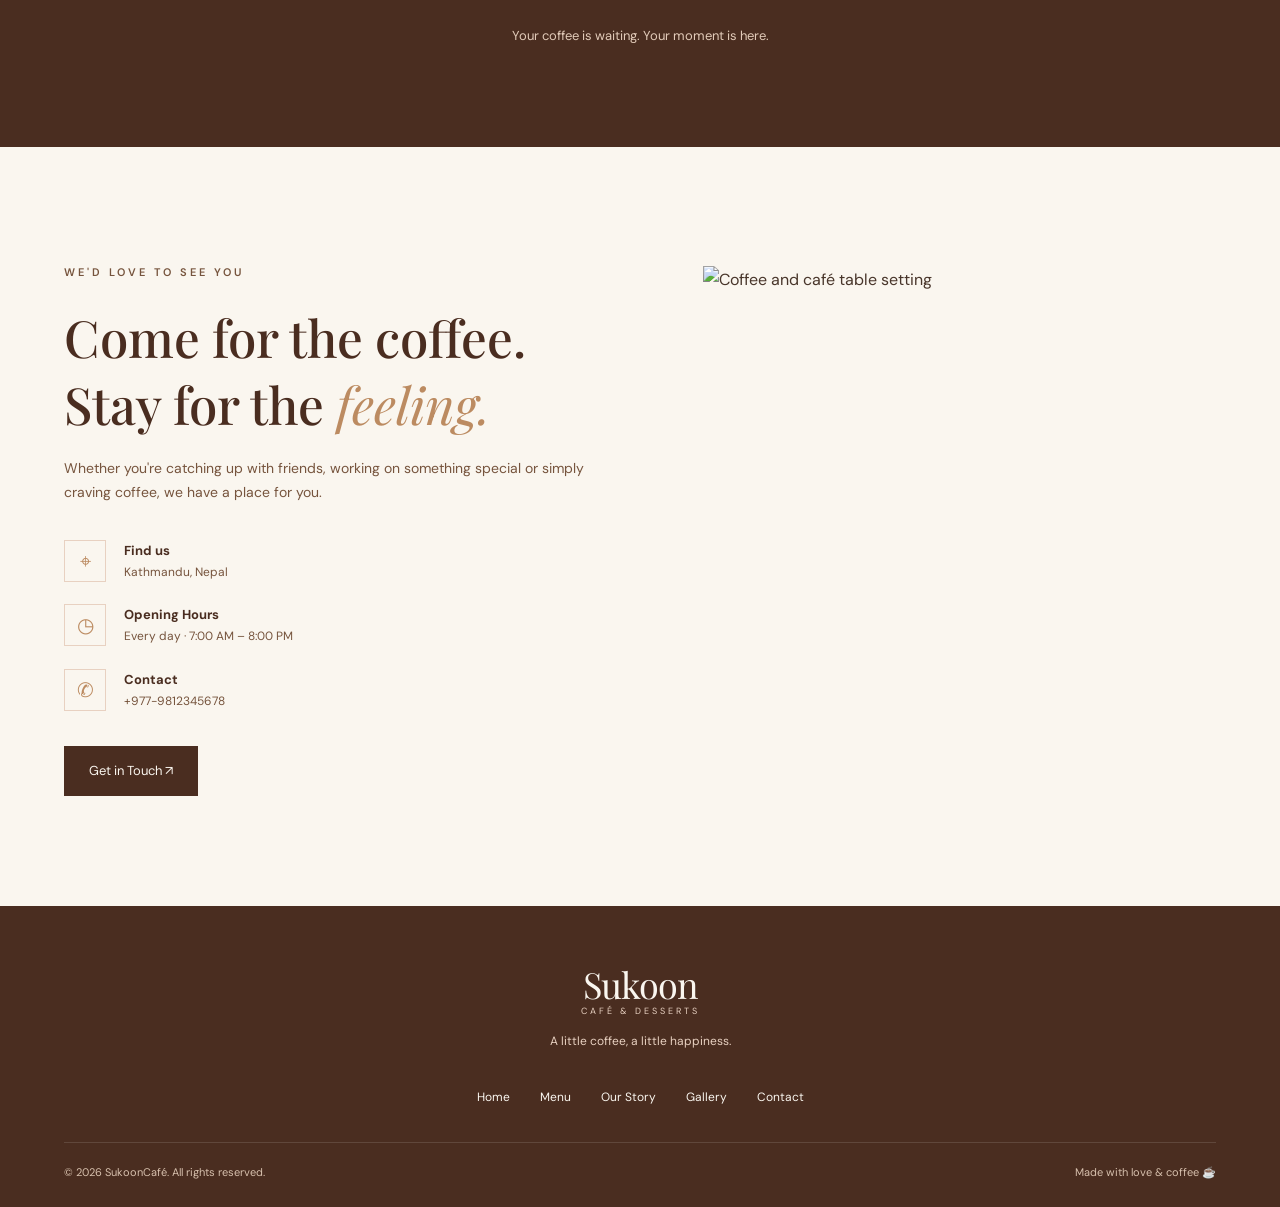
==== commit 53932574: "fixed branding name" ====
--- a/index.html
+++ b/index.html
@@ -109,7 +109,7 @@
       </h2>
 
       <p>
-        From your first morning sip to your afternoon sweet craving, Preety Café
+        From your first morning sip to your afternoon sweet craving, Sukoon Café
         is here to make ordinary moments extraordinary.
       </p>
     </section>
